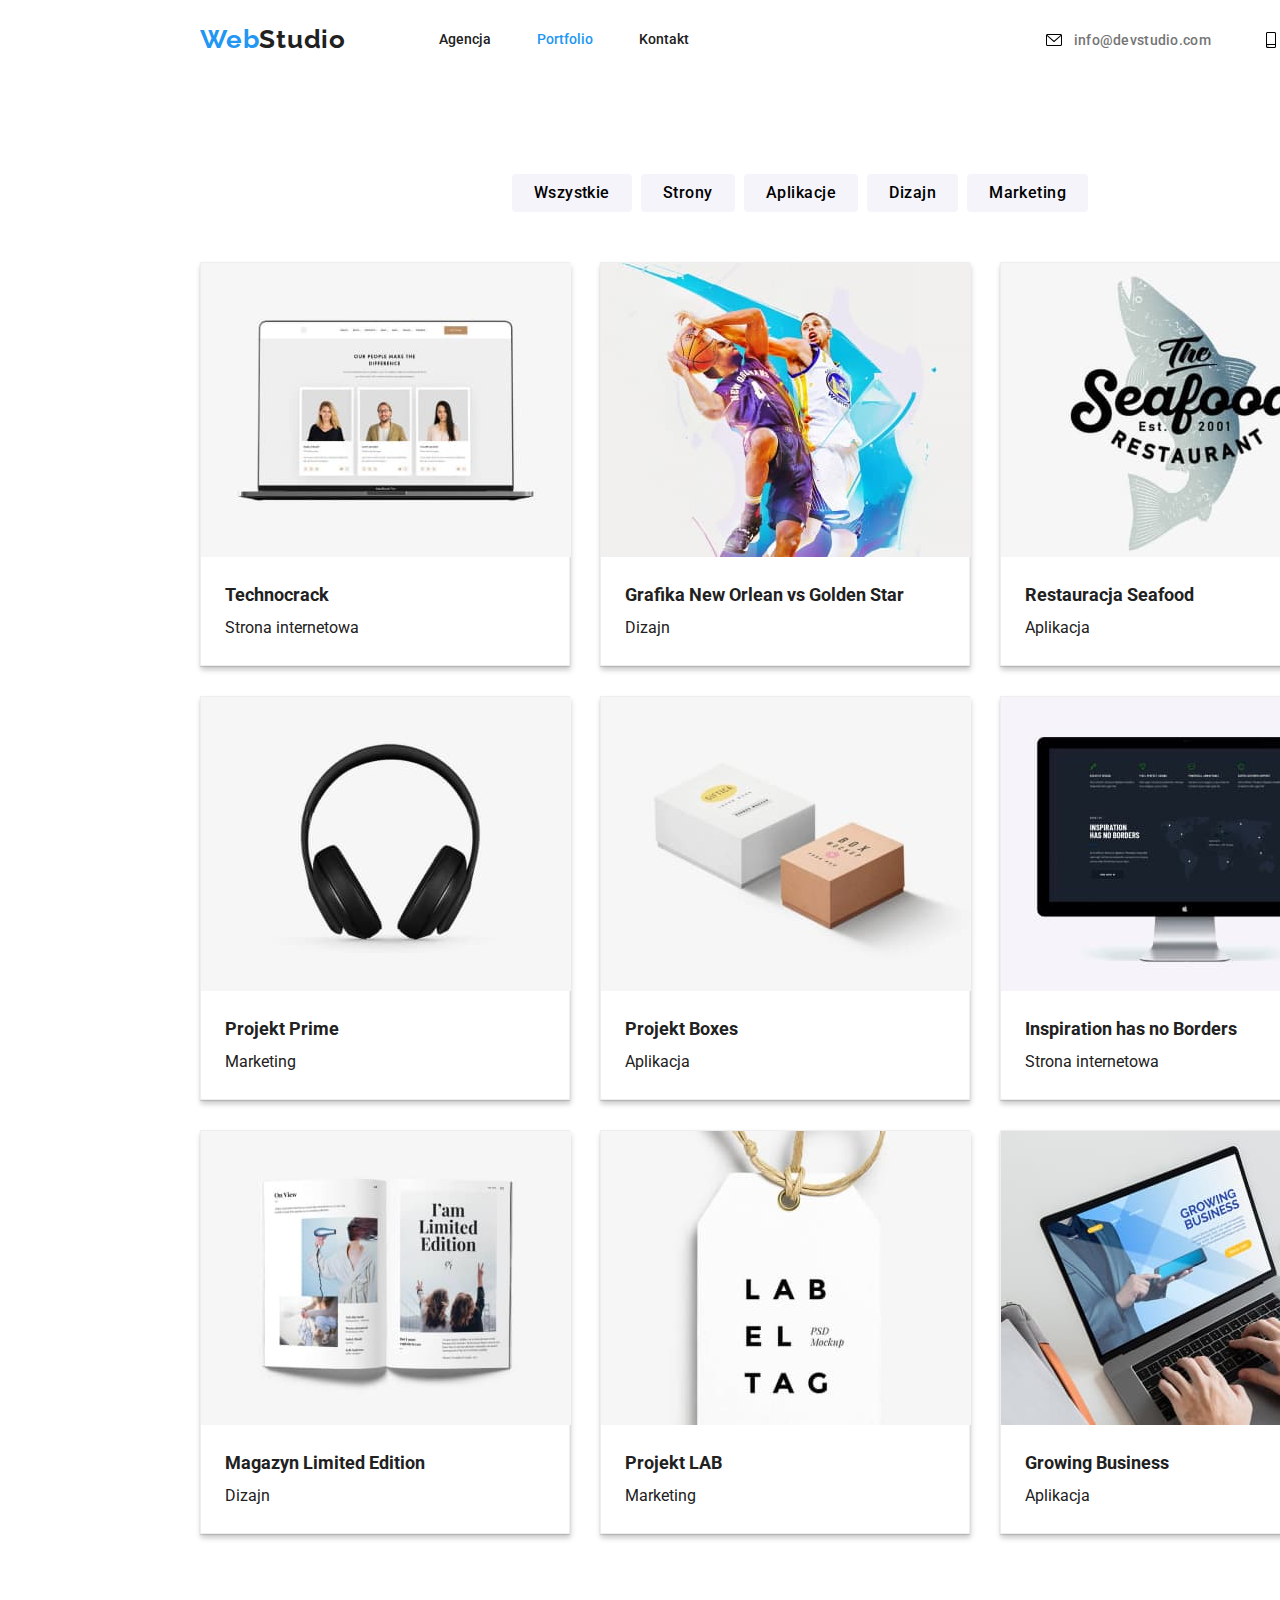
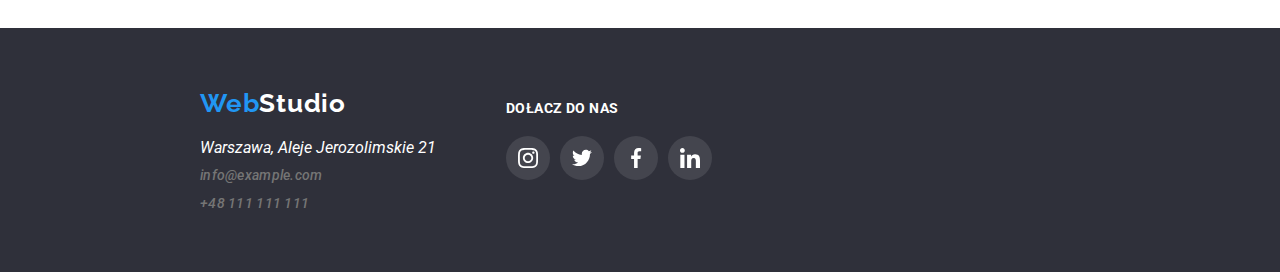
==== portfolio.html @ a8e1adcf "Kopia plikow" ====
<!DOCTYPE html>
<html lang="pl">

<head>
    <meta charset="UTF-8" />
    <meta http-equiv="X-UA-Compatible" content="IE=edge" />
    <meta name="viewport" content="width=device-width, initial-scale=1.0" />
    <link rel="preconnect" href="https://fonts.googleapis.com">
    <link rel="preconnect" href="https://fonts.gstatic.com" crossorigin>
    <link
        href="https://fonts.googleapis.com/css2?family=Raleway:wght@700&family=Roboto:wght@400;500;700;900&display=swap"
        rel="stylesheet">
    <link rel="stylesheet" href="./css/modern-normalize.css">
    <link rel="stylesheet" href="./css/styles.css" />
    <title>WebStudio</title>
</head>

<body>
    <header class="header">
        <div class="container">
            <nav class="navigation">
                <a class="logo-header link" href="./index.html"><span class="logo-color-header">Web</span>Studio</a>
                <ul class="navigation-list list link">
                    <li class="navigation-item link"><a href="./index.html">Agencja</a></li>
                    <li class="navigation-item link"><a class="active" href="./portfolio.html">Portfolio</a></li>
                    <li class="navigation-item link"><a href="#">Kontakt</a></li>
                </ul>
            </nav>
            <a class="mail-nav mail link" href="mailto:info@devstudio.com"><svg class="nav-icon" width=20 height=16>
                    <use href="./images/icons.svg#icon-envelope"></use>
                </svg>info@devstudio.com</a>
            <a class="tel-nav tel link" href="tel:+48111111111"><svg class="nav-icon" width=20 height=16>
                    <use href="./images/icons.svg#icon-smartphone"></use>
                </svg>+48 111 111 111</a>
        </div>
    </header>
    <main>
        <!-- PORTFOLIO -->
        <div class="portfolio container section">
            <div class="container">
                <ul class="filters list">
                    <li class="item"><button type="button" class="button">Wszystkie</button></li>
                    <li class="item"><button type="button" class="button">Strony</button></li>
                    <li class="item"><button type="button" class="button">Aplikacje</button></li>
                    <li class="item"><button type="button" class="button">Dizajn</button></li>
                    <li class="item"><button type="button" class="button">Marketing</button></li>
                </ul>
            </div>
            <div class="container">
                <ul class="portfolio-list list">
                    <li class="item">
                        <img src="./images/img1.jpg" alt="Laptop" width="370" height="294">
                        <div class="discription">
                            <h2 class="title">Technocrack</h2>
                            <p class="text">Strona internetowa</p>
                        </div>
                        </img>
                    </li>
                    <li class="item">
                        <img src="./images/img2.jpg" alt="Dwóch koszykarzy" width="370" height="294">
                        <div class="discription">
                            <h2 class="title">Grafika New Orlean vs Golden Star</h2>
                            <p class="text">Dizajn</p>
                        </div>
                        </img>
                    </li>
                    <li class="item">
                        <img src="./images/img3.jpg" alt="Logo restaukacji seafood" width="370" height="294">
                        <div class="discription">
                            <h2 class="title">Restauracja Seafood</h2>
                            <p class="text">Aplikacja</p>
                        </div>
                        </img>
                    </li>
                    <li class="item">
                        <img src="./images/img4.jpg" alt="Słuchawki bezprzewodowe" width="370" height="294">
                        <div class="discription">
                            <h2 class="title">Projekt Prime</h2>
                            <p class="text">Marketing</p>
                        </div>
                        </img>
                    </li>
                    <li class="item">
                        <img src="./images/img5.jpg" alt="Dwa kartonowe pudełka" width="370" height="294">
                        <div class="discription">
                            <h2 class="title">Projekt Boxes</h2>
                            <p class="text">Aplikacja</p>
                        </div>
                        </img>
                    </li>
                    <li class="item">
                        <img src="./images/img6.jpg" alt="iMac" width="370" height="294">
                        <div class="discription">
                            <h2 class="title">Inspiration has no Borders</h2>
                            <p class="text">Strona internetowa</p>
                        </div>
                        </img>
                    </li>
                    <li class="item">
                        <img src="./images/img7.jpg" alt="Ksiażka" width="370" height="294">
                        <div class="discription">
                            <h2 class="title">Magazyn Limited Edition</h2>
                            <p class="text">Dizajn</p>
                        </div>
                        </img>
                    </li>
                    <li class="item">
                        <img src="./images/img8.jpg" alt="Metka" width="370" height="294">
                        <div class="discription">
                            <h2 class="title">Projekt LAB</h2>
                            <p class="text">Marketing</p>
                        </div>
                        </img>
                    </li>
                    <li class="item">
                        <img src="./images/img9.jpg" alt="Laptop" width="370" height="294">
                        <div class="discription">
                            <h2 class="title">Growing Business</h2>
                            <p class="text">Aplikacja</p>
                        </div>
                        </img>
                    </li>
                </ul>
            </div>
        </div>
        <!-- END PORTFOLIO -->
    </main>
    <footer class="footer">
        <div class="container">
            <div class="footer-staff">
                <div>
                    <a class="logo-footer link" href="./index.html"><span class="logo-color-footer">Web</span>Studio</a>
                    <address>
                        <ul class="address">
                            <li class="item"><span class="street"> Warszawa, Aleje Jerozolimskie 21</span></li>
                            <li class="item"><a class="mail link" href="mailto:info@example.com">info@example.com</a>
                            </li>
                            <li class="item"><a class="tel link" href="tel:+48111111111">+48 111 111 111</a></li>
                        </ul>
                    </address>
                </div>
                <div class="footer-social">
                    <h3 class="social-title">Dołacz do nas</h3>
                    <ul class="footer-social-list list">
                        <li class="social-list"><a class="social-footer-link" href="insta"><svg class="footer-icon"
                                    width=20 height=20>
                                    <use href="./images/icons.svg#icon-instagram">
                                </svg></a></li>
                        <li class="social-list"><a class="social-footer-link" href="tweter"><svg class="footer-icon"
                                    width=20 height=20>
                                    <use href="./images/icons.svg#icon-tweter">
                                </svg></a></li>
                        <li class="social-list"><a class="social-footer-link" href="insta"><svg class="footer-icon"
                                    width=20 height=20>
                                    <use href="./images/icons.svg#icon-facebook">
                                </svg></a></li>
                        <li class="social-list"><a class="social-footer-link" href="insta"><svg class="footer-icon"
                                    width=20 height=20>
                                    <use href="./images/icons.svg#icon-linkedin">
                                </svg></a></li>
                    </ul>
                </div>
            </div>
    </footer>
</body>

</html>
---- css/styles.css ----
body {
  width: 1600px;
  height: 1880px;
  background: #ffffff;
  color: #212121;
  font-family: "Roboto", "Raleway", sans-serif;
}
:root {
  --main-font: "Roboto", "Open Sans", sans-serif;
  --secondary-font: "Raleway", sans-serif;
  --main-color: #212121;
  --secondary-color: #2196f3;
  --third-color: #ffffff;
  --additional-color: #757575;
  --bgbutton-portfolio: #f5f4fa;
}
h1 h2,
h3,
h4,
h5,
h6 {
  margin: 0;
  padding: 0;
}
ul,
ol {
  margin: 0;
  padding: 0;
}
p {
  margin: 0;
  padding: 0;
}
img {
  display: block;
}
.list {
  list-style: none;
}
.link {
  text-decoration: none;
}
.container {
  width: 1200px;
  margin: 0 auto;
  align-items: center;
}
.section {
  padding-top: 94px;
  padding-bottom: 94px;
}
/* header */
.header .container {
  display: flex;
  padding-top: 24px;
  padding-bottom: 25px;
  align-items: center;
}
/* end header */

/* hero */
.hero {
  color: #ffffff;
  padding: 200px 0;
  display: flex;
  flex-direction: column;
  align-items: center;
  justify-content: center;
  background-image: linear-gradient(
      rgba(47, 48, 58, 0.4),
      rgba(47, 48, 58, 0.4)
    ),
    url(../images/hero-background.jpg);
}
.hero-button {
  padding: 10px 41px 10px 42px;
  color: #ffffff;
  background: #2196f3;
  box-shadow: 0px 4px 4px rgba(0, 0, 0, 0.15);
  border-radius: 4px;
}
.hero-title {
  font-weight: 900;
  font-size: 44px;
  text-align: center;
  letter-spacing: 0.06em;
  margin-bottom: 30px;
}
/* end hero */

/* Menu styles */
.nav-icon {
  margin-right: 10px;
  align-content: center;
  vertical-align: bottom;
}
.nav-icon:hover {
  fill: var(--secondary-color);
}
.active {
  color: var(--secondary-color);
}
.logo-header {
  margin-right: 93px;
  font-family: Raleway;
  font-weight: bold;
  font-size: 26px;
  line-height: 31px;
  letter-spacing: 0.03em;
  text-decoration: none;
}
.navigation {
  display: flex;
  align-items: center;
}
.navigation-list {
  display: flex;
}
.navigation-item:not(:last-child) {
  margin-right: 46px;
}
.mail-nav {
  margin-left: auto;
}
.tel-nav {
  margin-left: 50px;
}
a {
  color: var(--main-color);
  font-weight: 500;
  font-size: 14px;
  list-style-type: none;
  text-decoration: none;
}
a:hover,
a:focus {
  color: var(--secondary-color);
}
.mail {
  font-weight: 500;
  font-size: 14px;
  line-height: 16px;
  letter-spacing: 0.02em;
  color: #757575;
  text-decoration: none;
}
.mail:hover,
.mail:focus,
.tel:hover,
.tel:focus {
  color: var(--secondary-color);
  fill: var(--secondary-color);
}
.tel {
  font-weight: 500;
  font-size: 14px;
  line-height: 16px;
  letter-spacing: 0.02em;
  color: #757575;
  text-decoration: none;
}
/* end menu style */

/* main pages style */

/* === ABOUT US === */
.about-icon-bg {
  display: flex;
  justify-content: center;
  align-items: center;
  padding: 25px 100px 25px 100px;
  background: #f5f4fa;
  border-radius: 4px;
}
.about-us-list {
  display: flex;
  justify-content: center;
  align-items: center;
}
.about-us-list h3 {
  font-weight: bold;
  font-size: 14px;
  padding-top: 30px;
  padding-bottom: 10px;
}
.about-us-list p {
  font-size: 14px;
  color: var(--additional-color);
}
.about-us-item:not(:last-child) {
  margin-right: 30px;
}
.about-us-item {
}

/* === END ABOUT US === */

/* === WORK === */

.work {
  margin-top: 94px;
}

.work-title {
  margin-top: 90px;
  margin-bottom: 50px;
  font-family: Roboto;
  font-size: 36px;
  line-height: 42px;
  text-align: center;
  letter-spacing: 0.03em;
  color: var(--main-color);
}

.work-list {
  display: flex;
  gap: 30px;
}

/* .work-list li {
  padding-left: 30px;
} */

/* === END WORK === */

/* === TEAM === */

.team {
  background-color: #f5f4fa;
}

.team-list {
  display: flex;
  justify-content: center;
  gap: 30px;
}

.team-card {
  max-width: 270px;
  max-height: 428px;
}

.team-name {
  font-size: 16px;
  line-height: 1.1875;
  text-align: center;
  letter-spacing: 0.03em;
  font-weight: 500;
  margin-bottom: 10px;
  color: var(--main-color);
  margin-top: 30px;
}

.team-text {
  font-family: Roboto;
  font-size: 16px;
  line-height: 19px;
  text-align: center;
  letter-spacing: 0.03em;
  color: var(--additional-color);
  margin-bottom: 16px;
}

.team-title {
  margin: 0 0 50px 0;
  font-weight: bold;
  font-size: 36px;
  line-height: 42px;
  text-align: center;
  letter-spacing: 0.03em;
  color: var(--main-color);
}

.team .team-card {
  background: #ffffff;
  box-shadow: 0px 1px 3px rgba(0, 0, 0, 0.12), 0px 1px 1px rgba(0, 0, 0, 0.14),
    0px 2px 1px rgba(0, 0, 0, 0.2);
  border-radius: 0px 0px 4px 4px;
}

.social {
  display: flex;
  justify-content: center;
  gap: 10px;
  margin-bottom: 18px;
}

.social-links {
  display: flex;
  justify-content: center;
  align-items: center;
  fill: #afb1b8;
  color: #afb1b8;
  background-color: #ffffff;
  width: 44px;
  height: 44px;
  border-radius: 50%;
}

.social-links:hover,
.social-links:focus {
  background-color: var(--secondary-color);
  fill: #ffffff;
  color: #ffffff;
  transition: color fill background-color;
}

/* === END TEAM === */
/* === OUR CLIENTS === */

.client-title {
  margin: 0 0 50px 0;
  font-weight: bold;
  font-size: 36px;
  line-height: 42px;
  text-align: center;
  letter-spacing: 0.03em;
  color: var(--main-color);
}
.client {
  display: flex;
  justify-content: center;
}
.client-list {
  display: flex;
  justify-content: center;
  gap: 30px;
}
.client-card {
  display: flex;
  justify-content: center;
  align-items: center;
  width: 170px;
  height: 92px;
  border: 1px solid #afb1b8;
  box-sizing: border-box;
  border-radius: 4px;
}
.client-card:hover,
.client-card:focus {
  border: 1px solid var(--secondary-color);
}
.icon-logo {
  fill: #afb1b8;
}

.icon-logo:hover,
.icon-logo:focus {
  fill: var(--secondary-color);
  cursor: pointer;
}
/* === END OUR CLIENTS=== */
button {
  background-color: #f5f4fa;
  border-radius: 4px;
  cursor: pointer;
  box-shadow: 0px 3px 1px rgba(0, 0, 0, 0.1), 0px 1px 2px rgba(0, 0, 0, 0.08),
    0px 2px 2px rgba(0, 0, 0, 0.12);
}

button:focus,
button:hover {
  background-color: #2196f3;
  color: #ffffff;
}
/* === PORTFOLIO === */

.filters {
  display: flex;
  justify-content: center;
  margin-bottom: 34px;
  gap: 9px;
  height: 54px;
}

/* .filters .item:not(:last-child) {
  margin-right: 9px;
} */

.filters .button {
  font-weight: 500;
  font-size: 16px;
  line-height: 162%;
  text-align: center;
  letter-spacing: 0.03em;
  height: 38px;
  background-color: var(--bgbutton-portfolio);
  border-style: none;
  box-shadow: none;
  padding: 6px 22px 6px 22px;
}

.filters .button:hover,
.filters .button:focus {
  background-color: var(--secondary-color);
  color: var(--third-color);
  box-shadow: 0px 3px 1px rgba(0, 0, 0, 0.1), 0px 1px 2px rgba(0, 0, 0, 0.08),
    0px 2px 2px rgba(0, 0, 0, 0.12);
  border-radius: 4px;
}

.filter:active {
  color: #2196f3;
}

.portfolio-list {
  display: flex;
  flex-wrap: wrap;
  gap: 30px;
}

.portfolio-list .item {
  width: 370px;
  height: 404px;
  background: #ffffff;
  border: 1px solid #eeeeee;
  box-shadow: 0px 1px 1px rgba(0, 0, 0, 0.12), 0px 4px 4px rgba(0, 0, 0, 0.06),
    1px 4px 6px rgba(0, 0, 0, 0.16);
}
.discription {
  padding: 20px 24px 20px 24px;
  display: flex;
  flex-direction: column;
  justify-content: center;
  align-items: flex-start;
}
.portfolio-list .title {
  margin: 0;
}
/* === END PORTFOLIO === */
h2 {
  font-size: 18px;
  line-height: 2;
}

p {
  font-size: 16px;
  line-height: 1.87;
}

.logo-color-header {
  color: var(--secondary-color);
}

.logo-color-footer {
  color: var(--secondary-color);
}

/* end main pages style */
/* === FOOTER === */

.footer {
  text-decoration: none;
  background-color: #2f303a;
}

.footer .container {
  padding-top: 60px;
}
.address {
  list-style: none;
  display: flex;
  flex-direction: column;
  gap: 9px;
  margin-bottom: 60px;
  padding-top: 20px;
}

.logo-footer {
  padding-top: 60px;
  font-family: Raleway;
  font-weight: bold;
  font-size: 26px;
  line-height: 31px;
  letter-spacing: 0.03em;
  color: var(--third-color);
}

.logo-footer:hover {
  color: var(--secondary-color);
}

.footer {
  background-color: #2f303a;
}
.street {
  color: #ffffff;
}
.footer-social {
  display: flex;
  flex-wrap: wrap;
  align-items: flex-start;
  width: 206px;
  height: 80px;
  padding-left: 70px;
  padding-top: 12px;
  gap: 20px;
}
.footer-social-list {
  display: flex;
  justify-content: center;
  gap: 10px;
}
.footer-item {
  display: flex;
  justify-content: start;
}
.footer-staff {
  display: flex;
}
.footer-icon {
}
.social-title {
  font-weight: bold;
  font-size: 14px;
  line-height: 16px;
  letter-spacing: 0.03em;
  text-transform: uppercase;
  color: #ffffff;
}
.social-footer-link {
  display: flex;
  justify-content: center;
  align-items: center;
  width: 44px;
  height: 44px;
  border-radius: 50%;
  fill: var(--third-color);
  background: rgba(255, 255, 255, 0.1);
}
.social-footer-link:hover,
.social-footer-link:focus {
  background-color: var(--secondary-color);
}
/* === FOOTER === */
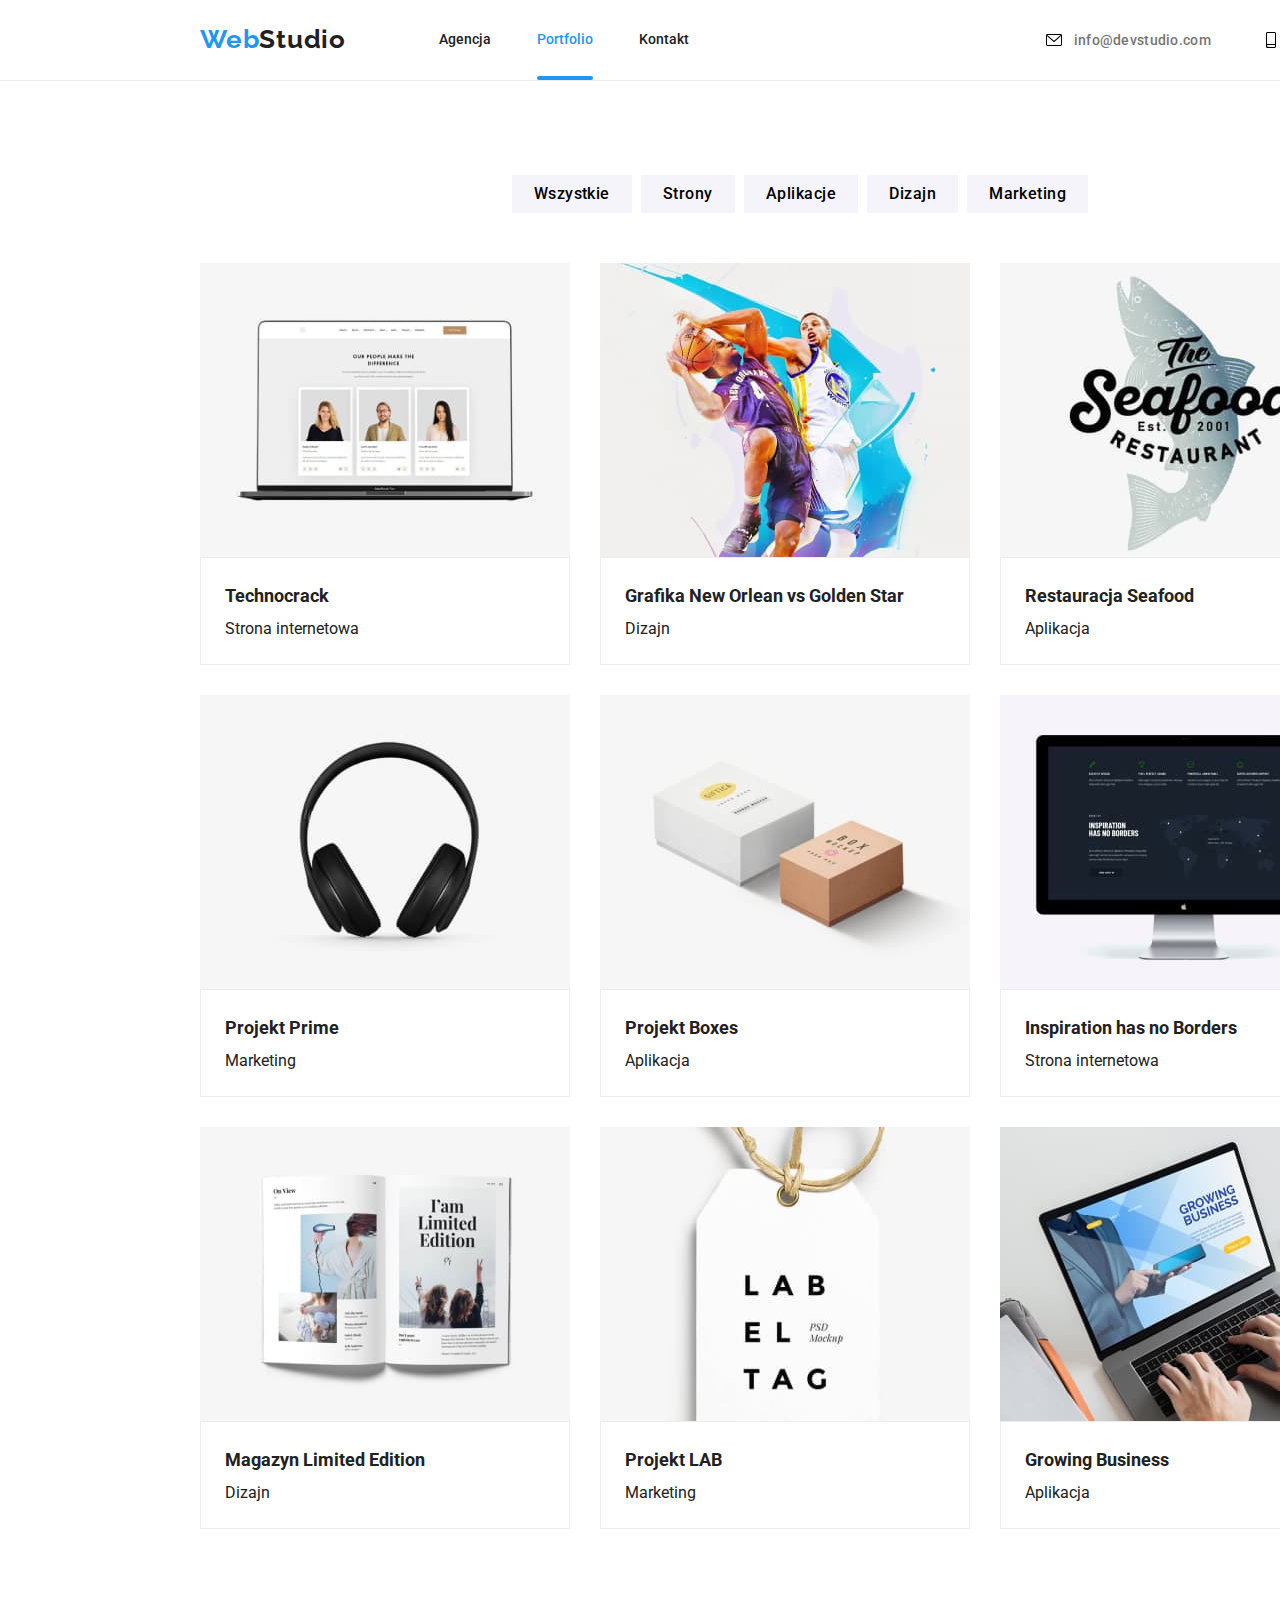
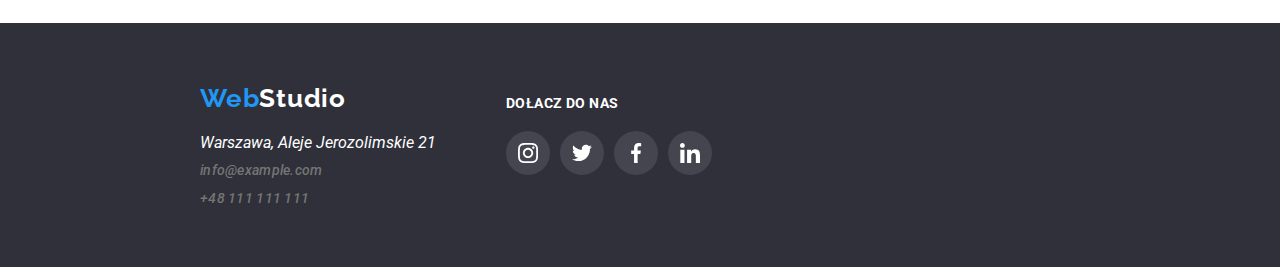
==== commit 75fdaa9a: "animacje" ====
--- a/portfolio.html
+++ b/portfolio.html
@@ -48,72 +48,135 @@
             </div>
             <div class="container">
                 <ul class="portfolio-list list">
-                    <li class="item">
-                        <img src="./images/img1.jpg" alt="Laptop" width="370" height="294">
+                    <li class="portfolio-item">
+                        <div class="portfolio-img">
+                            <img src="./images/img1.jpg" alt="Laptop" width="370" height="294">
+                            <div class="overlay">
+                                <p>Technocrack jest popularną platformą wykorzystywaną do rozpowszechniania
+                                    koronawirusa. Firmy wykorzystują tę platformę
+                                    do celów szpiegowskich i ataków na niezabezpieczone serwery konkurencji</p>
+                            </div>
+                        </div>
                         <div class="discription">
                             <h2 class="title">Technocrack</h2>
                             <p class="text">Strona internetowa</p>
                         </div>
                         </img>
                     </li>
-                    <li class="item">
-                        <img src="./images/img2.jpg" alt="Dwóch koszykarzy" width="370" height="294">
+                    <li class="portfolio-item">
+                        <div class="portfolio-img">
+                            <img src="./images/img2.jpg" alt="Dwóch koszykarzy" width="370" height="294">
+                            <div class="overlay">
+                                <p>Technocrack jest popularną platformą wykorzystywaną do rozpowszechniania
+                                    koronawirusa. Firmy wykorzystują tę platformę
+                                    do celów szpiegowskich i ataków na niezabezpieczone serwery konkurencji</p>
+                            </div>
+                        </div>
                         <div class="discription">
                             <h2 class="title">Grafika New Orlean vs Golden Star</h2>
                             <p class="text">Dizajn</p>
                         </div>
                         </img>
                     </li>
-                    <li class="item">
-                        <img src="./images/img3.jpg" alt="Logo restaukacji seafood" width="370" height="294">
+                    <li class="portfolio-item">
+                        <div class="portfolio-img">
+                            <img src="./images/img3.jpg" alt="Laptop" width="370" height="294">
+                            <div class="overlay">
+                                <p>Technocrack jest popularną platformą wykorzystywaną do rozpowszechniania
+                                    koronawirusa. Firmy wykorzystują tę platformę
+                                    do celów szpiegowskich i ataków na niezabezpieczone serwery konkurencji</p>
+                            </div>
+                        </div>
                         <div class="discription">
                             <h2 class="title">Restauracja Seafood</h2>
                             <p class="text">Aplikacja</p>
                         </div>
                         </img>
                     </li>
-                    <li class="item">
-                        <img src="./images/img4.jpg" alt="Słuchawki bezprzewodowe" width="370" height="294">
+                    <li class="portfolio-item">
+                        <div class="portfolio-img">
+                            <img src="./images/img4.jpg" alt="Laptop" width="370" height="294">
+                            <div class="overlay">
+                                <p>Technocrack jest popularną platformą wykorzystywaną do rozpowszechniania
+                                    koronawirusa. Firmy wykorzystują tę platformę
+                                    do celów szpiegowskich i ataków na niezabezpieczone serwery konkurencji</p>
+                            </div>
+                        </div>
                         <div class="discription">
                             <h2 class="title">Projekt Prime</h2>
                             <p class="text">Marketing</p>
                         </div>
                         </img>
                     </li>
-                    <li class="item">
-                        <img src="./images/img5.jpg" alt="Dwa kartonowe pudełka" width="370" height="294">
+                    <li class="portfolio-item">
+                        <div class="portfolio-img">
+                            <img src="./images/img5.jpg" alt="Laptop" width="370" height="294">
+                            <div class="overlay">
+                                <p>Technocrack jest popularną platformą wykorzystywaną do rozpowszechniania
+                                    koronawirusa. Firmy wykorzystują tę platformę
+                                    do celów szpiegowskich i ataków na niezabezpieczone serwery konkurencji</p>
+                            </div>
+                        </div>
                         <div class="discription">
                             <h2 class="title">Projekt Boxes</h2>
                             <p class="text">Aplikacja</p>
                         </div>
                         </img>
                     </li>
-                    <li class="item">
-                        <img src="./images/img6.jpg" alt="iMac" width="370" height="294">
+                    <li class="portfolio-item">
+                        <div class="portfolio-img">
+                            <img src="./images/img6.jpg" alt="Laptop" width="370" height="294">
+                            <div class="overlay">
+                                <p>Technocrack jest popularną platformą wykorzystywaną do rozpowszechniania
+                                    koronawirusa. Firmy wykorzystują tę platformę
+                                    do celów szpiegowskich i ataków na niezabezpieczone serwery konkurencji</p>
+                            </div>
+                        </div>
                         <div class="discription">
                             <h2 class="title">Inspiration has no Borders</h2>
                             <p class="text">Strona internetowa</p>
                         </div>
                         </img>
                     </li>
-                    <li class="item">
-                        <img src="./images/img7.jpg" alt="Ksiażka" width="370" height="294">
+                    <li class="portfolio-item">
+                        <div class="portfolio-img">
+                            <img src="./images/img7.jpg" alt="Laptop" width="370" height="294">
+                            <div class="overlay">
+                                <p>Technocrack jest popularną platformą wykorzystywaną do rozpowszechniania
+                                    koronawirusa. Firmy wykorzystują tę platformę
+                                    do celów szpiegowskich i ataków na niezabezpieczone serwery konkurencji</p>
+                            </div>
+                        </div>
                         <div class="discription">
                             <h2 class="title">Magazyn Limited Edition</h2>
                             <p class="text">Dizajn</p>
                         </div>
                         </img>
                     </li>
-                    <li class="item">
-                        <img src="./images/img8.jpg" alt="Metka" width="370" height="294">
+                    <li class="portfolio-item">
+                        <div class="portfolio-img">
+                            <img src="./images/img8.jpg" alt="Laptop" width="370" height="294">
+                            <div class="overlay">
+                                <p>Technocrack jest popularną platformą wykorzystywaną do rozpowszechniania
+                                    koronawirusa. Firmy wykorzystują tę platformę
+                                    do celów szpiegowskich i ataków na niezabezpieczone serwery konkurencji</p>
+                            </div>
+                        </div>
                         <div class="discription">
                             <h2 class="title">Projekt LAB</h2>
                             <p class="text">Marketing</p>
                         </div>
                         </img>
                     </li>
-                    <li class="item">
-                        <img src="./images/img9.jpg" alt="Laptop" width="370" height="294">
+                    <li class="portfolio-item">
+                        <div class="portfolio-img">
+                            <img src="./images/img9.jpg" alt="Laptop" width="370" height="294">
+                            <div class="overlay">
+                                <p>Technocrack jest popularną platformą wykorzystywaną do rozpowszechniania
+                                    koronawirusa. Firmy wykorzystują tę platformę
+                                    do celów szpiegowskich i ataków na niezabezpieczone serwery konkurencji</p>
+                            </div>
+                        </div>
                         <div class="discription">
                             <h2 class="title">Growing Business</h2>
                             <p class="text">Aplikacja</p>
--- a/css/styles.css
+++ b/css/styles.css
@@ -34,6 +34,9 @@
 img {
   display: block;
 }
+button {
+  cursor: pointer;
+}
 .list {
   list-style: none;
 }
@@ -49,16 +52,7 @@
   padding-top: 94px;
   padding-bottom: 94px;
 }
-/* header */
-.header .container {
-  display: flex;
-  padding-top: 24px;
-  padding-bottom: 25px;
-  align-items: center;
-}
-/* end header */
-
-/* hero */
+/* HERO */
 .hero {
   color: #ffffff;
   padding: 200px 0;
@@ -86,19 +80,42 @@
   letter-spacing: 0.06em;
   margin-bottom: 30px;
 }
-/* end hero */
-
-/* Menu styles */
+/* END HERO */
+
+/* MENU */
+.header {
+  border-bottom: 1px solid #ececec;
+}
+.header .container {
+  display: flex;
+  padding-top: 24px;
+  padding-bottom: 25px;
+  align-items: center;
+}
 .nav-icon {
   margin-right: 10px;
   align-content: center;
   vertical-align: bottom;
+  transition-property: fill;
 }
 .nav-icon:hover {
   fill: var(--secondary-color);
+  transition-duration: 250ms;
+  transition-timing-function: cubic-bezier(0.4, 0, 0.2, 1);
 }
 .active {
   color: var(--secondary-color);
+  position: relative;
+}
+.active:after {
+  content: "";
+  position: absolute;
+  left: 0;
+  bottom: -33px;
+  width: 100%;
+  height: 4px;
+  border-radius: 2px;
+  background-color: var(--secondary-color);
 }
 .logo-header {
   margin-right: 93px;
@@ -131,10 +148,13 @@
   font-size: 14px;
   list-style-type: none;
   text-decoration: none;
+  transition-property: color;
 }
 a:hover,
 a:focus {
   color: var(--secondary-color);
+  transition-duration: 250ms;
+  transition-timing-function: cubic-bezier(0.4, 0, 0.2, 1);
 }
 .mail {
   font-weight: 500;
@@ -143,13 +163,7 @@
   letter-spacing: 0.02em;
   color: #757575;
   text-decoration: none;
-}
-.mail:hover,
-.mail:focus,
-.tel:hover,
-.tel:focus {
-  color: var(--secondary-color);
-  fill: var(--secondary-color);
+  transition-property: color, fill;
 }
 .tel {
   font-weight: 500;
@@ -158,8 +172,19 @@
   letter-spacing: 0.02em;
   color: #757575;
   text-decoration: none;
-}
-/* end menu style */
+  transition-property: color, fill;
+}
+.mail:hover,
+.mail:focus,
+.tel:hover,
+.tel:focus {
+  color: var(--secondary-color);
+  fill: var(--secondary-color);
+  transition-duration: 250ms;
+  transition-timing-function: cubic-bezier(0.4, 0, 0.2, 1);
+}
+
+/* END MENU */
 
 /* main pages style */
 
@@ -211,15 +236,29 @@
   letter-spacing: 0.03em;
   color: var(--main-color);
 }
-
 .work-list {
   display: flex;
+  justify-content: center;
   gap: 30px;
 }
-
-/* .work-list li {
-  padding-left: 30px;
-} */
+.work-list-item {
+  display: flex;
+  position: relative;
+}
+.work-item {
+  display: flex;
+  justify-content: center;
+  font-weight: bold;
+  font-size: 14px;
+  line-height: 16px;
+  color: var(--third-color);
+  text-align: center;
+  position: absolute;
+  background: rgba(47, 48, 58, 0.8);
+  padding: 27px 90px 27px 90px;
+  width: 100%;
+  top: 224px;
+}
 
 /* === END WORK === */
 
@@ -295,6 +334,7 @@
   width: 44px;
   height: 44px;
   border-radius: 50%;
+  transition-property: background-color, fill, color;
 }
 
 .social-links:hover,
@@ -302,7 +342,8 @@
   background-color: var(--secondary-color);
   fill: #ffffff;
   color: #ffffff;
-  transition: color fill background-color;
+  transition-duration: 250ms;
+  transition-timing-function: cubic-bezier(0.4, 0, 0.2, 1);
 }
 
 /* === END TEAM === */
@@ -335,34 +376,44 @@
   border: 1px solid #afb1b8;
   box-sizing: border-box;
   border-radius: 4px;
+  transition-property: border-color;
 }
 .client-card:hover,
 .client-card:focus {
-  border: 1px solid var(--secondary-color);
+  border-color: var(--secondary-color);
+  cursor: pointer;
+  transition-duration: 250ms;
+  transition-timing-function: cubic-bezier(0.4, 0, 0.2, 1);
 }
 .icon-logo {
   fill: #afb1b8;
-}
-
-.icon-logo:hover,
-.icon-logo:focus {
+  transition-property: fill;
+}
+
+.client-card:hover > .icon-logo,
+.client-card:focus > .icon-logo {
   fill: var(--secondary-color);
   cursor: pointer;
+  transition-duration: 250ms;
+  transition-timing-function: cubic-bezier(0.4, 0, 0.2, 1);
 }
 /* === END OUR CLIENTS=== */
-button {
+/* button {
   background-color: #f5f4fa;
   border-radius: 4px;
   cursor: pointer;
   box-shadow: 0px 3px 1px rgba(0, 0, 0, 0.1), 0px 1px 2px rgba(0, 0, 0, 0.08),
     0px 2px 2px rgba(0, 0, 0, 0.12);
+  transition-property: color, background-color;
 }
 
 button:focus,
 button:hover {
   background-color: #2196f3;
   color: #ffffff;
-}
+  transition-duration: 250ms;
+  transition-timing-function: cubic-bezier(0.4, 0, 0.2, 1);
+}  */
 /* === PORTFOLIO === */
 
 .filters {
@@ -388,6 +439,7 @@
   border-style: none;
   box-shadow: none;
   padding: 6px 22px 6px 22px;
+  transition-property: background-color, color, box-shadow;
 }
 
 .filters .button:hover,
@@ -397,6 +449,8 @@
   box-shadow: 0px 3px 1px rgba(0, 0, 0, 0.1), 0px 1px 2px rgba(0, 0, 0, 0.08),
     0px 2px 2px rgba(0, 0, 0, 0.12);
   border-radius: 4px;
+  transition-duration: 250ms;
+  transition-timing-function: cubic-bezier(0.4, 0, 0.2, 1);
 }
 
 .filter:active {
@@ -409,16 +463,43 @@
   gap: 30px;
 }
 
-.portfolio-list .item {
-  width: 370px;
-  height: 404px;
+.portfolio-item {
   background: #ffffff;
-  border: 1px solid #eeeeee;
-  box-shadow: 0px 1px 1px rgba(0, 0, 0, 0.12), 0px 4px 4px rgba(0, 0, 0, 0.06),
-    1px 4px 6px rgba(0, 0, 0, 0.16);
+}
+.portfolio-item:hover,
+.portfolio-item:focus{
+  box-sizing: border-box;
+box-shadow: 0px 1px 1px rgba(0, 0, 0, 0.12), 0px 4px 4px rgba(0, 0, 0, 0.06), 1px 4px 6px rgba(0, 0, 0, 0.16);
+}
+.portfolio-img {
+  position: relative;
+  overflow: hidden;
+}
+.overlay {
+  background-color: rgba(33, 150, 243, 0.9);
+  position: absolute;
+  top: 0;
+  left: 0;
+  width: 100%;
+  height: 100%;
+  transform: translateY(100%);
+  padding: 49px 45px 49px 24px ;
+  color: var(--third-color);
+  font-size: 18px;
+  line-height: 1.555;
+  letter-spacing: 0.03em;
+}
+.portfolio-item:hover .overlay,
+.portfolio-item:focus .overlay,
+.portfolio-item:hover .overlay,
+.portfolio-item:focus .overlay {
+  transform: translateY(0);
+  transition-duration: 500ms;
+  transition-timing-function: cubic-bezier(0.4, 0, 0.2, 1);
 }
 .discription {
   padding: 20px 24px 20px 24px;
+  border: 1px solid #eeeeee;
   display: flex;
   flex-direction: column;
   justify-content: center;
@@ -474,10 +555,13 @@
   line-height: 31px;
   letter-spacing: 0.03em;
   color: var(--third-color);
+  transition-property: color;
 }
 
 .logo-footer:hover {
   color: var(--secondary-color);
+  transition-duration: 250ms;
+  transition-timing-function: cubic-bezier(0.4, 0, 0.2, 1);
 }
 
 .footer {
@@ -527,9 +611,55 @@
   border-radius: 50%;
   fill: var(--third-color);
   background: rgba(255, 255, 255, 0.1);
+  transition-property: background-color;
 }
 .social-footer-link:hover,
 .social-footer-link:focus {
   background-color: var(--secondary-color);
+  transition-duration: 250ms;
+  transition-timing-function: cubic-bezier(0.4, 0, 0.2, 1);
 }
 /* === FOOTER === */
+/* === BACKDROP === */
+.backdrop {
+  background-color: rgba(0, 0, 0, 0.2);
+  position: fixed;
+  width: 100%;
+  height: 100%;
+  left: 0;
+  top: 0;
+}
+.modal {
+  position: absolute;
+  top: 50%;
+  left: 50%;
+  transform: translate(-50%, -50%);
+  background-color: var(--third-color);
+  width: 528px;
+  min-height: 581px;
+}
+.modal-btn {
+  display: flex;
+  align-items: center;
+  position: absolute;
+  height: 30px;
+  width: 30px;
+  border-radius: 50%;
+  top: 8px;
+  right: 8px;
+  background-color: transparent;
+  border: 1px solid rgba(0, 0, 0, 0.1);
+}
+.is-hidden {
+  opacity: 0;
+  visibility: hidden;
+  pointer-events: none;
+}
+.modal-btn svg {
+}
+/* .modal-close {
+  position: absolute;
+height: 18px;
+width: 18px;
+} */
+/* === END BACKDROP === */
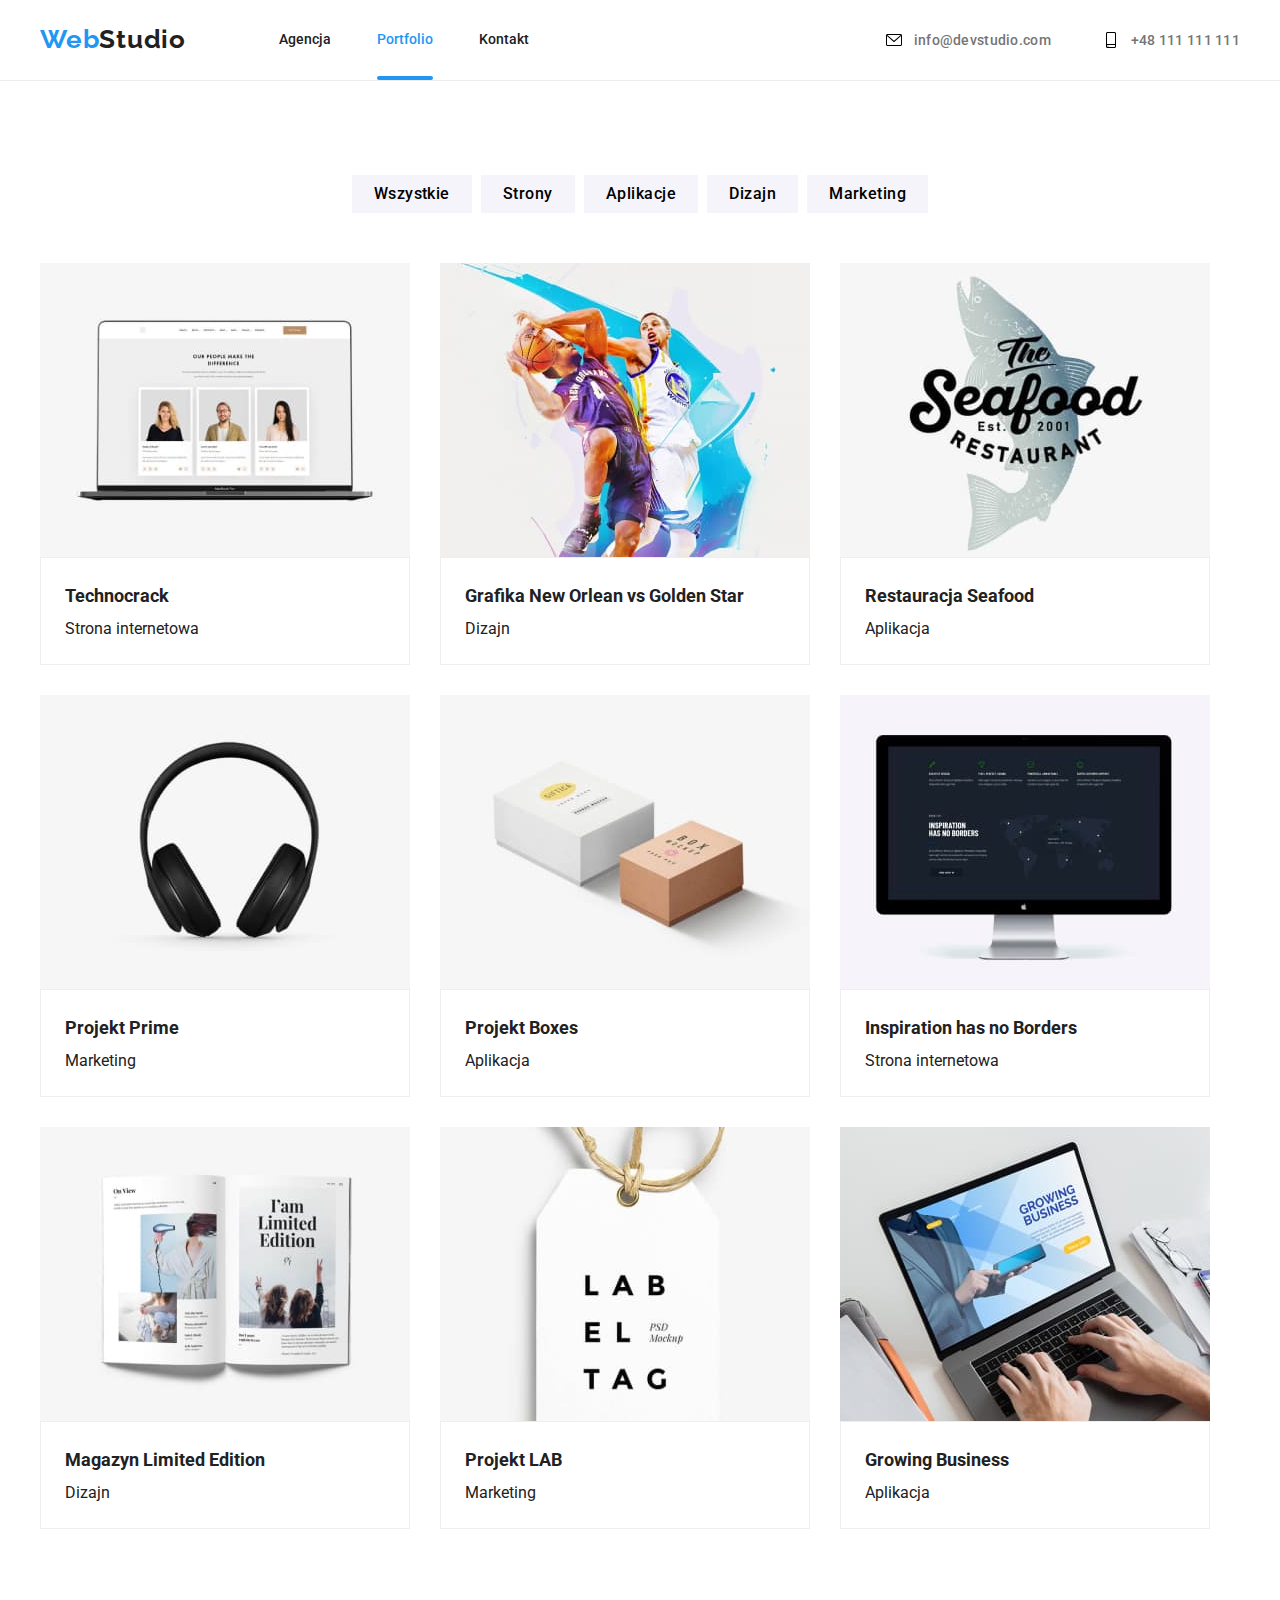
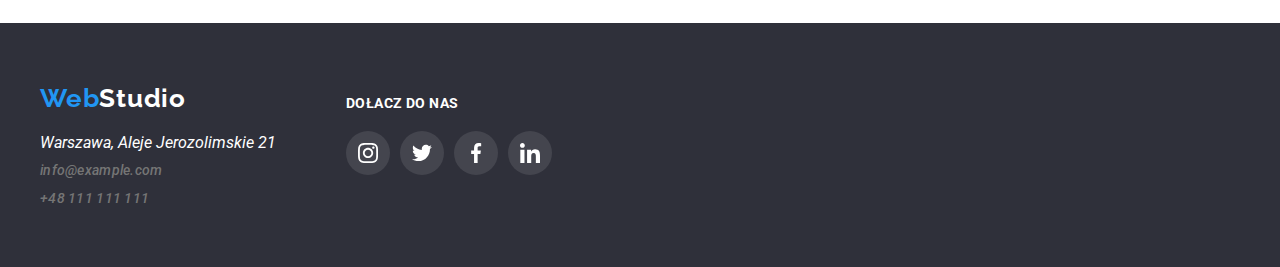
==== commit 80978160: "poprawki z zadania 4" ====
--- a/portfolio.html
+++ b/portfolio.html
@@ -57,7 +57,7 @@
                                     do celów szpiegowskich i ataków na niezabezpieczone serwery konkurencji</p>
                             </div>
                         </div>
-                        <div class="discription">
+                        <div class="description">
                             <h2 class="title">Technocrack</h2>
                             <p class="text">Strona internetowa</p>
                         </div>
@@ -72,7 +72,7 @@
                                     do celów szpiegowskich i ataków na niezabezpieczone serwery konkurencji</p>
                             </div>
                         </div>
-                        <div class="discription">
+                        <div class="description">
                             <h2 class="title">Grafika New Orlean vs Golden Star</h2>
                             <p class="text">Dizajn</p>
                         </div>
@@ -87,7 +87,7 @@
                                     do celów szpiegowskich i ataków na niezabezpieczone serwery konkurencji</p>
                             </div>
                         </div>
-                        <div class="discription">
+                        <div class="description">
                             <h2 class="title">Restauracja Seafood</h2>
                             <p class="text">Aplikacja</p>
                         </div>
@@ -102,7 +102,7 @@
                                     do celów szpiegowskich i ataków na niezabezpieczone serwery konkurencji</p>
                             </div>
                         </div>
-                        <div class="discription">
+                        <div class="description">
                             <h2 class="title">Projekt Prime</h2>
                             <p class="text">Marketing</p>
                         </div>
@@ -117,7 +117,7 @@
                                     do celów szpiegowskich i ataków na niezabezpieczone serwery konkurencji</p>
                             </div>
                         </div>
-                        <div class="discription">
+                        <div class="description">
                             <h2 class="title">Projekt Boxes</h2>
                             <p class="text">Aplikacja</p>
                         </div>
@@ -132,7 +132,7 @@
                                     do celów szpiegowskich i ataków na niezabezpieczone serwery konkurencji</p>
                             </div>
                         </div>
-                        <div class="discription">
+                        <div class="description">
                             <h2 class="title">Inspiration has no Borders</h2>
                             <p class="text">Strona internetowa</p>
                         </div>
@@ -147,7 +147,7 @@
                                     do celów szpiegowskich i ataków na niezabezpieczone serwery konkurencji</p>
                             </div>
                         </div>
-                        <div class="discription">
+                        <div class="description">
                             <h2 class="title">Magazyn Limited Edition</h2>
                             <p class="text">Dizajn</p>
                         </div>
@@ -162,7 +162,7 @@
                                     do celów szpiegowskich i ataków na niezabezpieczone serwery konkurencji</p>
                             </div>
                         </div>
-                        <div class="discription">
+                        <div class="description">
                             <h2 class="title">Projekt LAB</h2>
                             <p class="text">Marketing</p>
                         </div>
@@ -177,7 +177,7 @@
                                     do celów szpiegowskich i ataków na niezabezpieczone serwery konkurencji</p>
                             </div>
                         </div>
-                        <div class="discription">
+                        <div class="description">
                             <h2 class="title">Growing Business</h2>
                             <p class="text">Aplikacja</p>
                         </div>
--- a/css/styles.css
+++ b/css/styles.css
@@ -1,6 +1,4 @@
 body {
-  width: 1600px;
-  height: 1880px;
   background: #ffffff;
   color: #212121;
   font-family: "Roboto", "Raleway", sans-serif;
@@ -497,7 +495,7 @@
   transition-duration: 500ms;
   transition-timing-function: cubic-bezier(0.4, 0, 0.2, 1);
 }
-.discription {
+.description {
   padding: 20px 24px 20px 24px;
   border: 1px solid #eeeeee;
   display: flex;
